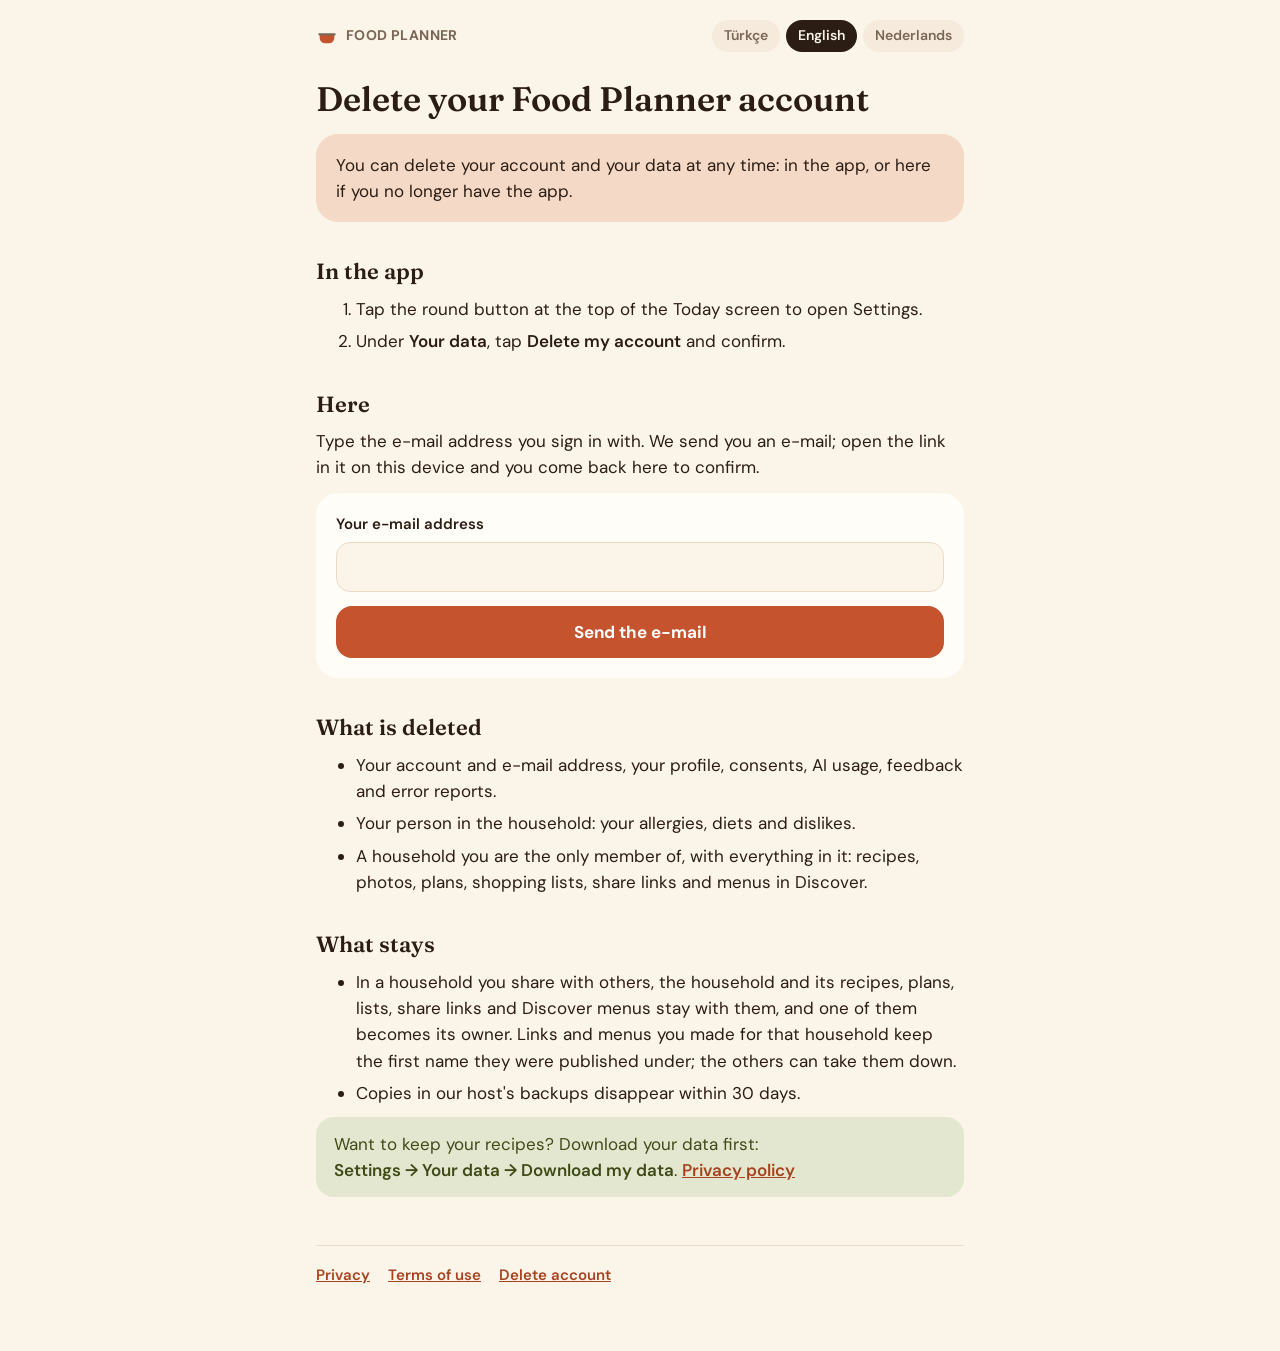
==== delete.html @ a059311a "Privacy policy, terms of use and account deletion page In Turkish, English and Dutch. The deletion p" ====
<!doctype html>
<html lang="en">
  <head>
    <meta charset="utf-8" />
    <meta name="viewport" content="width=device-width, initial-scale=1, viewport-fit=cover" />
    <meta
      http-equiv="Content-Security-Policy"
      content="default-src 'self'; style-src 'self'; script-src 'self'; img-src 'self' data:; connect-src https://xfwhpciavuzoxgktilwz.supabase.co"
    />
    <meta name="referrer" content="no-referrer" />
    <title>Delete your account · Food Planner</title>
    <meta name="theme-color" content="#FBF4E9" />
    <link rel="stylesheet" href="fonts/fonts.css" />
    <link rel="stylesheet" href="legal.css" />
  </head>
  <body
    data-title-tr="Hesabını sil"
    data-title-en="Delete your account"
    data-title-nl="Je account verwijderen"
  >
    <main>
      <div class="top">
        <span class="brand">
          <svg width="22" height="22" viewBox="0 0 24 24" aria-hidden="true">
            <path d="M4 11h16v3a6 6 0 0 1-6 6h-4a6 6 0 0 1-6-6z" fill="#C4532E" />
            <rect x="2.5" y="9" width="19" height="2.4" rx="1.2" fill="currentColor" />
          </svg>
          FOOD PLANNER
        </span>
        <nav class="langs" aria-label="Language">
          <a href="?lang=tr" data-to="tr" lang="tr">Türkçe</a>
          <a href="?lang=en" data-to="en" lang="en">English</a>
          <a href="?lang=nl" data-to="nl" lang="nl">Nederlands</a>
        </nav>
      </div>

      <h1>
        <span data-lang="tr">Food Planner hesabını sil</span
        ><span data-lang="en">Delete your Food Planner account</span
        ><span data-lang="nl">Je Food Planner-account verwijderen</span>
      </h1>
      <p class="lead">
        <span data-lang="tr"
          >Hesabını ve verilerini istediğin zaman silebilirsin: uygulamada ya da uygulaman yoksa
          burada.</span
        ><span data-lang="en"
          >You can delete your account and your data at any time: in the app, or here if you no
          longer have the app.</span
        ><span data-lang="nl"
          >Je kunt je account en je gegevens altijd verwijderen: in de app, of hier als je de app
          niet meer hebt.</span
        >
      </p>

      <article data-lang="tr" lang="tr">
        <h2>Uygulamada</h2>
        <ol>
          <li>Bugün ekranının üstündeki yuvarlak düğmeye dokunup Ayarlar'ı aç.</li>
          <li>
            <span class="path">Verilerin</span> bölümünde <span class="path">Hesabımı sil</span>'e
            dokun ve onayla.
          </li>
        </ol>
        <h2>Burada</h2>
        <p>
          Giriş yaptığın e-posta adresini yaz. Sana bir e-posta göndeririz; içindeki linki bu
          cihazda açınca buraya döner ve silmeyi onaylarsın.
        </p>
      </article>
      <article data-lang="en" lang="en">
        <h2>In the app</h2>
        <ol>
          <li>Tap the round button at the top of the Today screen to open Settings.</li>
          <li>
            Under <span class="path">Your data</span>, tap
            <span class="path">Delete my account</span> and confirm.
          </li>
        </ol>
        <h2>Here</h2>
        <p>
          Type the e-mail address you sign in with. We send you an e-mail; open the link in it on
          this device and you come back here to confirm.
        </p>
      </article>
      <article data-lang="nl" lang="nl">
        <h2>In de app</h2>
        <ol>
          <li>Tik op de ronde knop boven in het scherm Vandaag om Instellingen te openen.</li>
          <li>
            Tik onder <span class="path">Jouw gegevens</span> op
            <span class="path">Mijn account verwijderen</span> en bevestig.
          </li>
        </ol>
        <h2>Hier</h2>
        <p>
          Typ het e-mailadres waarmee je inlogt. We sturen je een mail; open de link erin op dit
          apparaat, dan kom je hier terug om te bevestigen.
        </p>
      </article>

      <section class="panel" aria-live="polite">
        <form id="request">
          <label
            ><span
              ><span data-lang="tr">E-posta adresin</span
              ><span data-lang="en">Your e-mail address</span
              ><span data-lang="nl">Je e-mailadres</span></span
            >
            <input id="email" type="email" autocomplete="email" inputmode="email" required />
          </label>
          <button id="send" type="submit">…</button>
        </form>
        <p id="sent" class="message" hidden></p>
        <form id="code-form" hidden>
          <label
            ><span
              ><span data-lang="tr">E-postada 6 haneli bir kod varsa buraya da yazabilirsin</span
              ><span data-lang="en">If the e-mail shows a 6-digit code, you can type it here</span
              ><span data-lang="nl"
                >Staat er een code van 6 cijfers in de mail, typ die dan hier</span
              ></span
            >
            <input
              id="code"
              type="text"
              inputmode="numeric"
              autocomplete="one-time-code"
              maxlength="6"
              pattern="[0-9]*"
            />
          </label>
          <button id="verify" type="submit">…</button>
        </form>
        <div id="confirm" hidden>
          <p id="who"></p>
          <label class="check">
            <input id="understand" type="checkbox" />
            <span
              ><span data-lang="tr"
                >Hesabımın ve aşağıda yazan verilerin kalıcı olarak silineceğini anlıyorum. Bu geri
                alınamaz.</span
              ><span data-lang="en"
                >I understand that my account and the data listed below will be deleted for good.
                This can't be undone.</span
              ><span data-lang="nl"
                >Ik begrijp dat mijn account en de gegevens hieronder definitief worden gewist. Dit
                kan niet ongedaan worden gemaakt.</span
              ></span
            >
          </label>
          <button id="delete" type="button" disabled>…</button>
        </div>
        <p id="result" class="message" role="status" hidden></p>
      </section>

      <article data-lang="tr" lang="tr">
        <h2>Neler silinir</h2>
        <ul>
          <li>
            Hesabın ve e-posta adresin, profilin, onayların, AI kullanımın, geri bildirimlerin ve
            hata kayıtların.
          </li>
          <li>Hanedeki kişi kaydın: alerjilerin, diyetlerin ve sevmediklerin.</li>
          <li>
            Tek üyesi olduğun hane, içindeki her şeyle birlikte: tarifler, fotoğraflar, planlar,
            alışveriş listeleri, paylaşım linkleri ve Keşfet'teki menüler.
          </li>
        </ul>
        <h2>Neler kalır</h2>
        <ul>
          <li>
            Başkalarıyla paylaştığın hanede hane ve tarifleri, planları, listeleri, paylaşım
            linkleri ve Keşfet menüleri diğerlerinde kalır; onlardan biri hanenin sahibi olur. O
            hane için açtığın link ve menülerde, adın yayınlandığı haliyle kalır; diğerleri bunları
            kaldırabilir.
          </li>
          <li>Sağlayıcımızın yedeklerindeki kopyalar en geç 30 gün içinde kaybolur.</li>
        </ul>
        <p class="note">
          Tariflerini saklamak mı istiyorsun? Önce verilerini indir:
          <span class="path">Ayarlar → Verilerin → Verilerimi indir</span>.
          <a data-page="privacy" href="privacy.html?lang=tr">Gizlilik politikası</a>
        </p>
      </article>
      <article data-lang="en" lang="en">
        <h2>What is deleted</h2>
        <ul>
          <li>
            Your account and e-mail address, your profile, consents, AI usage, feedback and error
            reports.
          </li>
          <li>Your person in the household: your allergies, diets and dislikes.</li>
          <li>
            A household you are the only member of, with everything in it: recipes, photos, plans,
            shopping lists, share links and menus in Discover.
          </li>
        </ul>
        <h2>What stays</h2>
        <ul>
          <li>
            In a household you share with others, the household and its recipes, plans, lists, share
            links and Discover menus stay with them, and one of them becomes its owner. Links and
            menus you made for that household keep the first name they were published under; the
            others can take them down.
          </li>
          <li>Copies in our host's backups disappear within 30 days.</li>
        </ul>
        <p class="note">
          Want to keep your recipes? Download your data first:
          <span class="path">Settings → Your data → Download my data</span>.
          <a data-page="privacy" href="privacy.html?lang=en">Privacy policy</a>
        </p>
      </article>
      <article data-lang="nl" lang="nl">
        <h2>Wat wordt gewist</h2>
        <ul>
          <li>
            Je account en e-mailadres, je profiel, toestemmingen, AI-gebruik, feedback en
            foutmeldingen.
          </li>
          <li>Je persoon in het huishouden: je allergieën, diëten en wat je niet lust.</li>
          <li>
            Een huishouden waarvan jij het enige lid bent, met alles erin: recepten, foto's,
            planningen, boodschappenlijsten, deellinks en menu's in Ontdekken.
          </li>
        </ul>
        <h2>Wat blijft</h2>
        <ul>
          <li>
            In een huishouden dat je met anderen deelt, blijven het huishouden en de recepten,
            planning, lijsten, deellinks en menu's in Ontdekken bij hen, en wordt een van hen de
            eigenaar. Links en menu's die je voor dat huishouden maakte, houden de voornaam waarmee
            ze gepubliceerd zijn; de anderen kunnen ze weghalen.
          </li>
          <li>Kopieën in de back-ups van onze hostingpartij verdwijnen binnen 30 dagen.</li>
        </ul>
        <p class="note">
          Wil je je recepten houden? Download eerst je gegevens:
          <span class="path">Instellingen → Jouw gegevens → Mijn gegevens downloaden</span>.
          <a data-page="privacy" href="privacy.html?lang=nl">Privacybeleid</a>
        </p>
      </article>

      <footer>
        <a data-page="privacy" href="privacy.html"
          ><span data-lang="tr">Gizlilik</span><span data-lang="en">Privacy</span
          ><span data-lang="nl">Privacy</span></a
        >
        <a data-page="terms" href="terms.html"
          ><span data-lang="tr">Kullanım koşulları</span><span data-lang="en">Terms of use</span
          ><span data-lang="nl">Gebruiksvoorwaarden</span></a
        >
        <a data-page="delete" href="delete.html"
          ><span data-lang="tr">Hesabı sil</span><span data-lang="en">Delete account</span
          ><span data-lang="nl">Account verwijderen</span></a
        >
      </footer>
    </main>
    <script src="legal.js"></script>
    <script src="delete.js"></script>
  </body>
</html>
---- fonts/fonts.css ----
/* The app's typefaces, served from this site so a visit reaches no one else
   (SIL Open Font License; see the OFL files next to this one). */
@font-face {
  font-family: "DM Sans";
  font-weight: 400;
  font-display: swap;
  src: url("DMSans_400Regular.ttf") format("truetype");
}
@font-face {
  font-family: "DM Sans";
  font-weight: 600;
  font-display: swap;
  src: url("DMSans_600SemiBold.ttf") format("truetype");
}
@font-face {
  font-family: "DM Sans";
  font-weight: 700;
  font-display: swap;
  src: url("DMSans_700Bold.ttf") format("truetype");
}
@font-face {
  font-family: "Fraunces";
  font-weight: 600;
  font-display: swap;
  src: url("Fraunces_600SemiBold.ttf") format("truetype");
}
---- legal.css ----
/* The privacy policy, terms of use and account-deletion page: the share page's look, set for
   reading. */
:root {
  --background: #fbf4e9;
  --surface: #fffdf8;
  --surface-alt: #f5eadb;
  --separator: #eadbc8;
  --text: #2b1d14;
  --muted: #7a6656;
  --primary: #c4532e;
  --on-primary: #ffffff;
  --accent: #6e8b3d;
  --accent-text: #a8431f;
  --tint: #f3d9c6;
  --on-tint: #7e3015;
  --olive: #e4e7cf;
  --on-olive: #3f4a18;
}
@media (prefers-color-scheme: dark) {
  :root {
    --background: #1b1410;
    --surface: #271d17;
    --surface-alt: #33271f;
    --separator: #3e3028;
    --text: #f7eee4;
    --muted: #c2ae9c;
    --primary: #e06a43;
    --on-primary: #1b1410;
    --accent: #9bb866;
    --accent-text: #f08b66;
    --tint: #4a2c20;
    --on-tint: #f5b9a1;
    --olive: #353a22;
    --on-olive: #cfd9a6;
  }
}
* {
  box-sizing: border-box;
}
body {
  margin: 0;
  background: var(--background);
  color: var(--text);
  font:
    17px/1.55 "DM Sans",
    system-ui,
    sans-serif;
}
main {
  max-width: 680px;
  margin: 0 auto;
  padding: 20px 16px 64px;
}
a {
  color: var(--accent-text);
  font-weight: 600;
  overflow-wrap: anywhere;
}
.top {
  display: flex;
  align-items: center;
  justify-content: space-between;
  gap: 12px;
  flex-wrap: wrap;
}
.brand {
  display: flex;
  align-items: center;
  gap: 8px;
  color: var(--muted);
  font-weight: 700;
  font-size: 14px;
  letter-spacing: 0.4px;
  text-decoration: none;
}
.langs {
  display: flex;
  gap: 6px;
}
.langs a {
  border-radius: 999px;
  padding: 5px 12px;
  font-size: 14px;
  text-decoration: none;
  color: var(--muted);
  background: var(--surface-alt);
}
.langs a[aria-current="true"] {
  background: var(--text);
  color: var(--background);
}
h1 {
  font-family: "Fraunces", Georgia, serif;
  font-weight: 600;
  font-size: 34px;
  line-height: 1.12;
  margin: 28px 0 6px;
}
h2 {
  font-family: "Fraunces", Georgia, serif;
  font-weight: 600;
  font-size: 22px;
  line-height: 1.25;
  margin: 36px 0 10px;
}
.updated {
  color: var(--muted);
  font-size: 14px;
  margin: 0 0 20px;
}
.lead {
  background: var(--tint);
  color: var(--text);
  border-radius: 22px;
  padding: 18px 20px;
  margin: 0;
}
h1 + .lead {
  margin-top: 16px;
}
.lead strong {
  color: var(--on-tint);
}
p,
ul,
ol {
  margin: 10px 0;
}
li + li {
  margin-top: 6px;
}
.cards {
  list-style: none;
  padding: 0;
  margin: 12px 0;
  background: var(--surface);
  border-radius: 22px;
  overflow: hidden;
}
.cards > li {
  padding: 14px 18px;
  margin: 0;
}
.cards > li + li {
  border-top: 1px solid var(--separator);
}
.cards strong {
  display: block;
}
.note {
  background: var(--olive);
  color: var(--on-olive);
  border-radius: 18px;
  padding: 14px 18px;
}
.path {
  font-weight: 600;
  white-space: nowrap;
}
footer {
  margin-top: 48px;
  padding-top: 18px;
  border-top: 1px solid var(--separator);
  display: flex;
  flex-wrap: wrap;
  gap: 8px 18px;
  font-size: 15px;
}

/* The deletion form */
.panel {
  background: var(--surface);
  border-radius: 22px;
  padding: 20px;
  margin: 12px 0;
  display: grid;
  gap: 14px;
}
.panel p {
  margin: 0;
}
.panel form,
.panel > div {
  display: grid;
  gap: 14px;
}
label {
  font-weight: 600;
  font-size: 15px;
  display: grid;
  gap: 6px;
}
input[type="email"],
input[type="text"] {
  font: inherit;
  color: var(--text);
  background: var(--background);
  border: 1.5px solid var(--separator);
  border-radius: 14px;
  min-height: 50px;
  padding: 0 14px;
  width: 100%;
}
input:focus-visible,
button:focus-visible,
a:focus-visible {
  outline: 3px solid var(--primary);
  outline-offset: 2px;
}
.check {
  display: flex;
  gap: 10px;
  align-items: flex-start;
  font-weight: 400;
}
.check input {
  width: 22px;
  height: 22px;
  margin: 2px 0 0;
  accent-color: var(--primary);
  flex: none;
}
button {
  font: inherit;
  font-weight: 700;
  min-height: 52px;
  border: 0;
  border-radius: 16px;
  padding: 0 20px;
  background: var(--primary);
  color: var(--on-primary);
  cursor: pointer;
}
button:disabled {
  opacity: 0.55;
  cursor: default;
}
.message {
  border-radius: 14px;
  padding: 12px 14px;
  background: var(--surface-alt);
}
.message.error {
  background: var(--tint);
  color: var(--on-tint);
}
.message.done {
  background: var(--olive);
  color: var(--on-olive);
}
[hidden] {
  display: none !important;
}
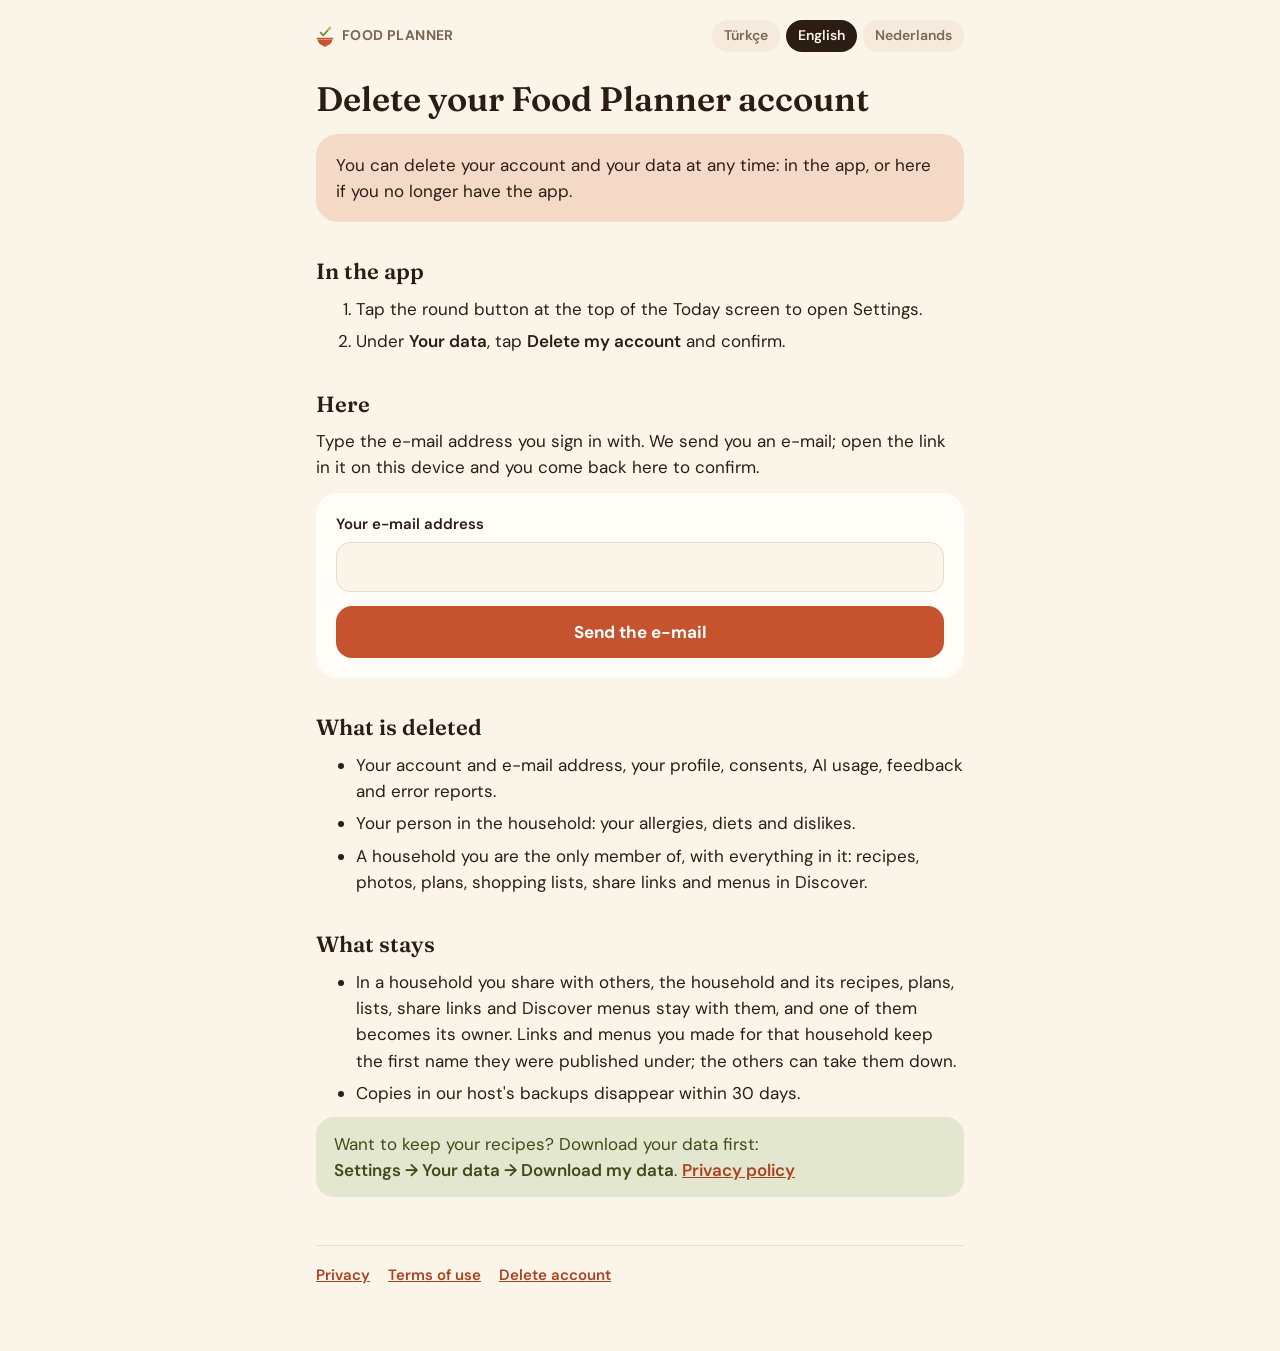
==== commit ae155677: "New logo in the page header Co-Authored-By: Claude Opus 5.5 <noreply@anthropic.com> Claude-Session: " ====
--- a/delete.html
+++ b/delete.html
@@ -21,9 +21,26 @@
     <main>
       <div class="top">
         <span class="brand">
-          <svg width="22" height="22" viewBox="0 0 24 24" aria-hidden="true">
-            <path d="M4 11h16v3a6 6 0 0 1-6 6h-4a6 6 0 0 1-6-6z" fill="#C4532E" />
-            <rect x="2.5" y="9" width="19" height="2.4" rx="1.2" fill="currentColor" />
+          <svg width="18" height="22" viewBox="226 126 572 704" aria-hidden="true">
+            <path
+              d="M372 372 L458 458 L600 300"
+              fill="none"
+              stroke="#6E8B3D"
+              stroke-width="56"
+              stroke-linecap="round"
+              stroke-linejoin="round"
+            />
+            <path
+              transform="translate(600 300) rotate(-48)"
+              d="M0 0 C 30 -56 118 -60 168 0 C 118 60 30 56 0 0 Z"
+              fill="#A9C27A"
+            />
+            <rect x="246" y="530" width="532" height="58" rx="29" fill="#C4532E" />
+            <path
+              d="M282 596 H742 C742 700 642 786 512 786 C382 786 282 700 282 596 Z"
+              fill="#C4532E"
+            />
+            <rect x="444" y="774" width="136" height="36" rx="18" fill="#C4532E" />
           </svg>
           FOOD PLANNER
         </span>
